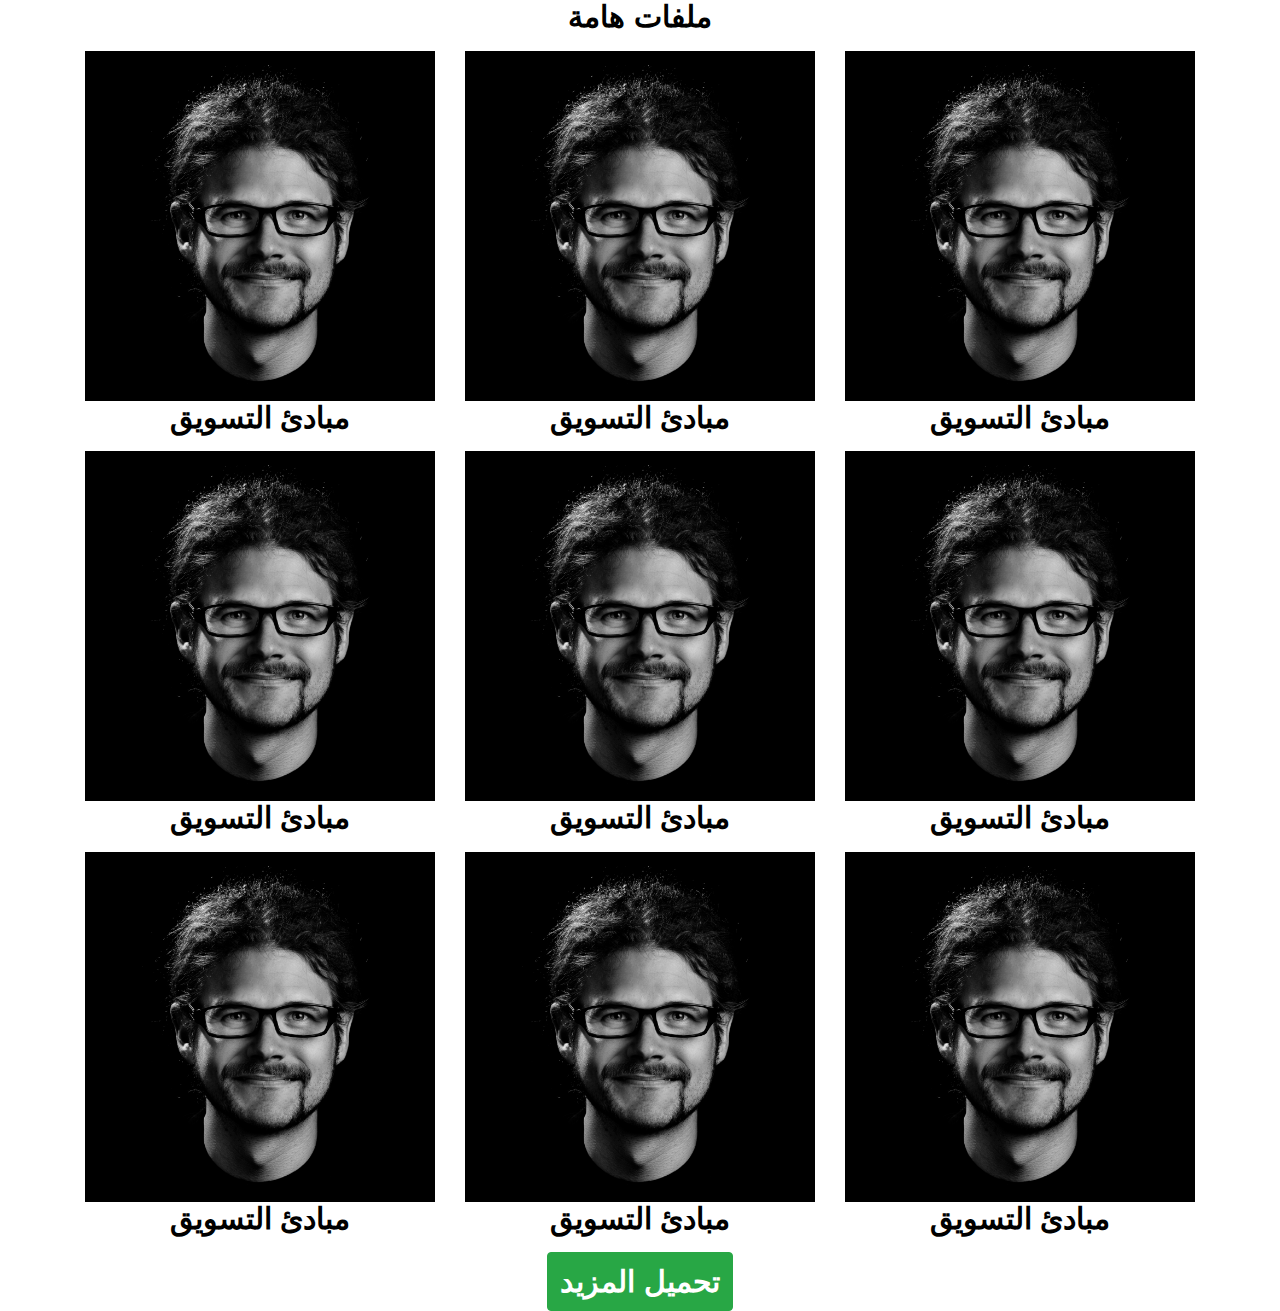
==== pdf.html @ 622e399a "ome" ====
<!DOCTYPE html>
<html lang="en">
<head>
    <meta charset="UTF-8">
    <meta name="viewport" content="width=device-width, initial-scale=1.0">
    <meta http-equiv="X-UA-Compatible" content="ie=edge">
    <title>Abdallah Rabeh</title>
    <style>
        p{
            text-align: center;
            font-size: 30px;
            font-weight: bolder;
            color: #000;
        }
    </style>
    <link rel="stylesheet" href="css/all.min.css">
    <link rel="stylesheet" href="css/bootstrap.css">
</head>
<body>
    <div class="container">
    <div class="col-lg-12">
        <p>ملفات هامة</p>
    </div>
    </div>

    <div class="container">
        <div class="row">
            <div class="col-lg-4">
                <img src="image/two.png" alt="" class="img-fluid">
                <p>مبادئ التسويق</p>
            </div>
            <div class="col-lg-4">
                <img src="image/two.png" alt="" class="img-fluid">
                <p>مبادئ التسويق</p>
            </div>
            <div class="col-lg-4">
                <img src="image/two.png" alt="" class="img-fluid">
                <p>مبادئ التسويق</p>
            </div>
        </div>
        <div class="row">
            <div class="col-lg-4">
                <img src="image/two.png" alt="" class="img-fluid">
                <p>مبادئ التسويق</p>
            </div>
            <div class="col-lg-4">
                <img src="image/two.png" alt="" class="img-fluid">
                <p>مبادئ التسويق</p>
            </div>
            <div class="col-lg-4">
                <img src="image/two.png" alt="" class="img-fluid">
                <p>مبادئ التسويق</p>
            </div>
        </div>
        <div class="row">
            <div class="col-lg-4">
                <img src="image/two.png" alt="" class="img-fluid">
                <p>مبادئ التسويق</p>
            </div>
            <div class="col-lg-4">
                <img src="image/two.png" alt="" class="img-fluid">
                <p>مبادئ التسويق</p>
            </div>
            <div class="col-lg-4">
                <img src="image/two.png" alt="" class="img-fluid">
                <p>مبادئ التسويق</p>
            </div>
        </div>
    </div>
    <button class="btn btn-success" style="display: flex;
        justify-content: center;
        align-items: center;
        font-size: 30px;
        font-weight: bolder;
        color: #fff;
        margin: auto;
        
        
        ">تحميل المزيد</button>




    <script src="js/jquery-3.5.1.js"></script>
    <script src="js/popper.js"></script>
    <script src="js/bootstrap.js"></script>
</body>
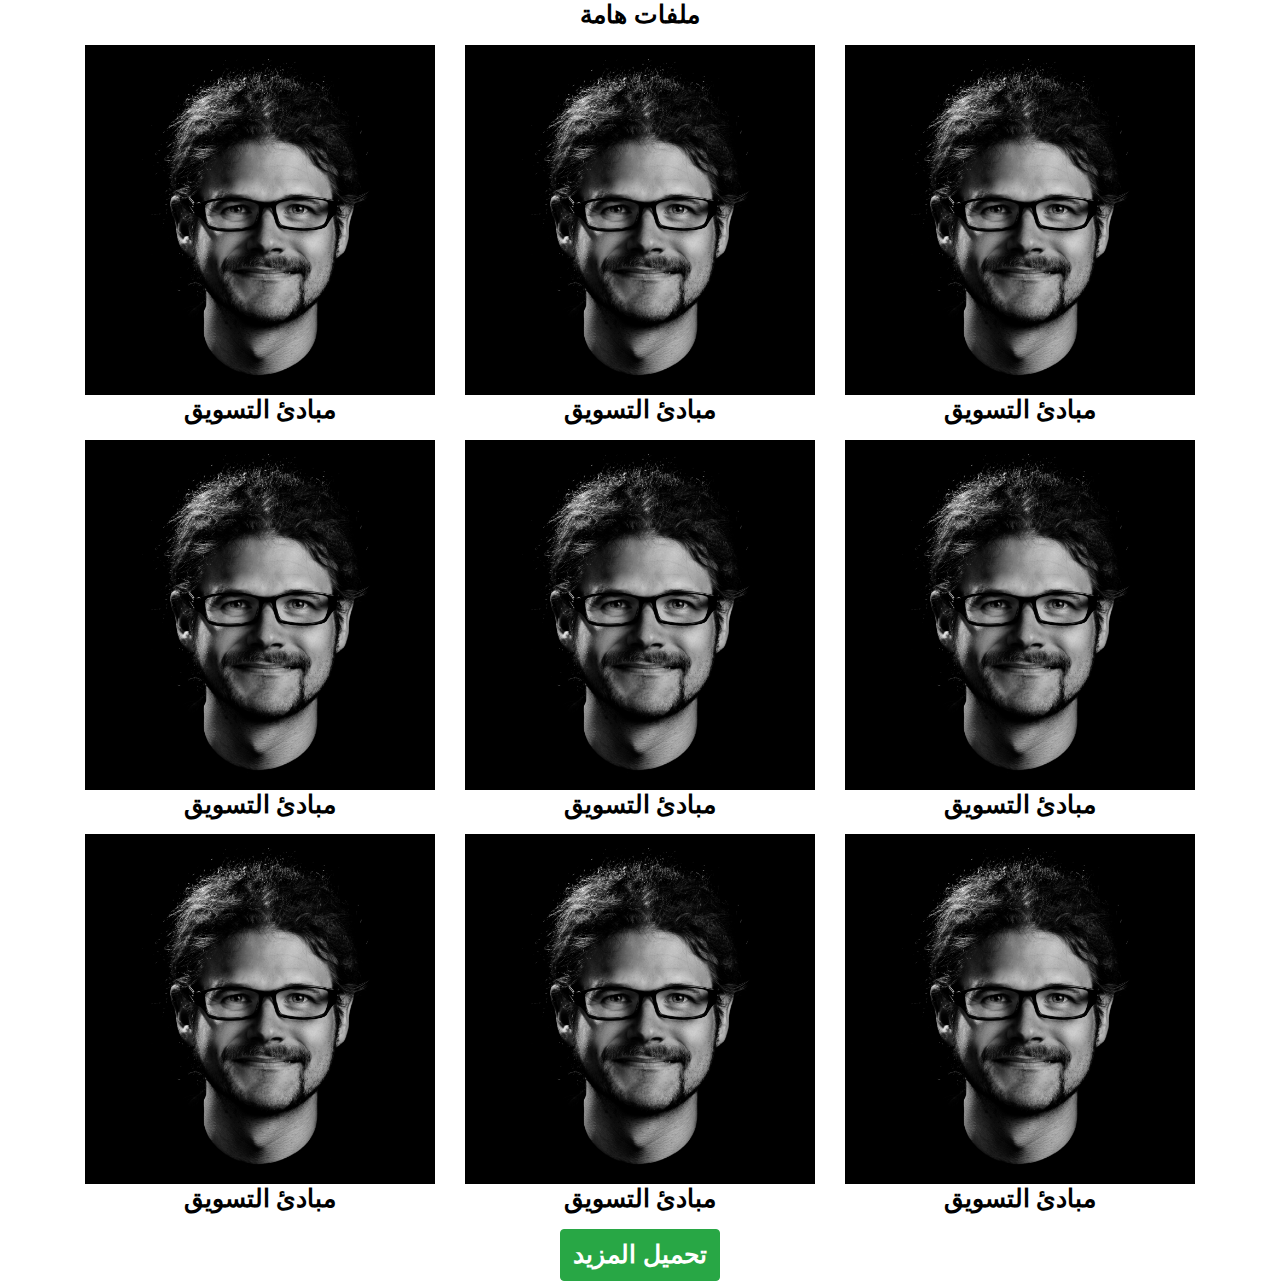
==== commit fe99904d: "pop" ====
--- a/pdf.html
+++ b/pdf.html
@@ -8,7 +8,7 @@
     <style>
         p{
             text-align: center;
-            font-size: 30px;
+            font-size: 25px;
             font-weight: bolder;
             color: #000;
         }
@@ -70,7 +70,7 @@
     <button class="btn btn-success" style="display: flex;
         justify-content: center;
         align-items: center;
-        font-size: 30px;
+        font-size: 25px;
         font-weight: bolder;
         color: #fff;
         margin: auto;
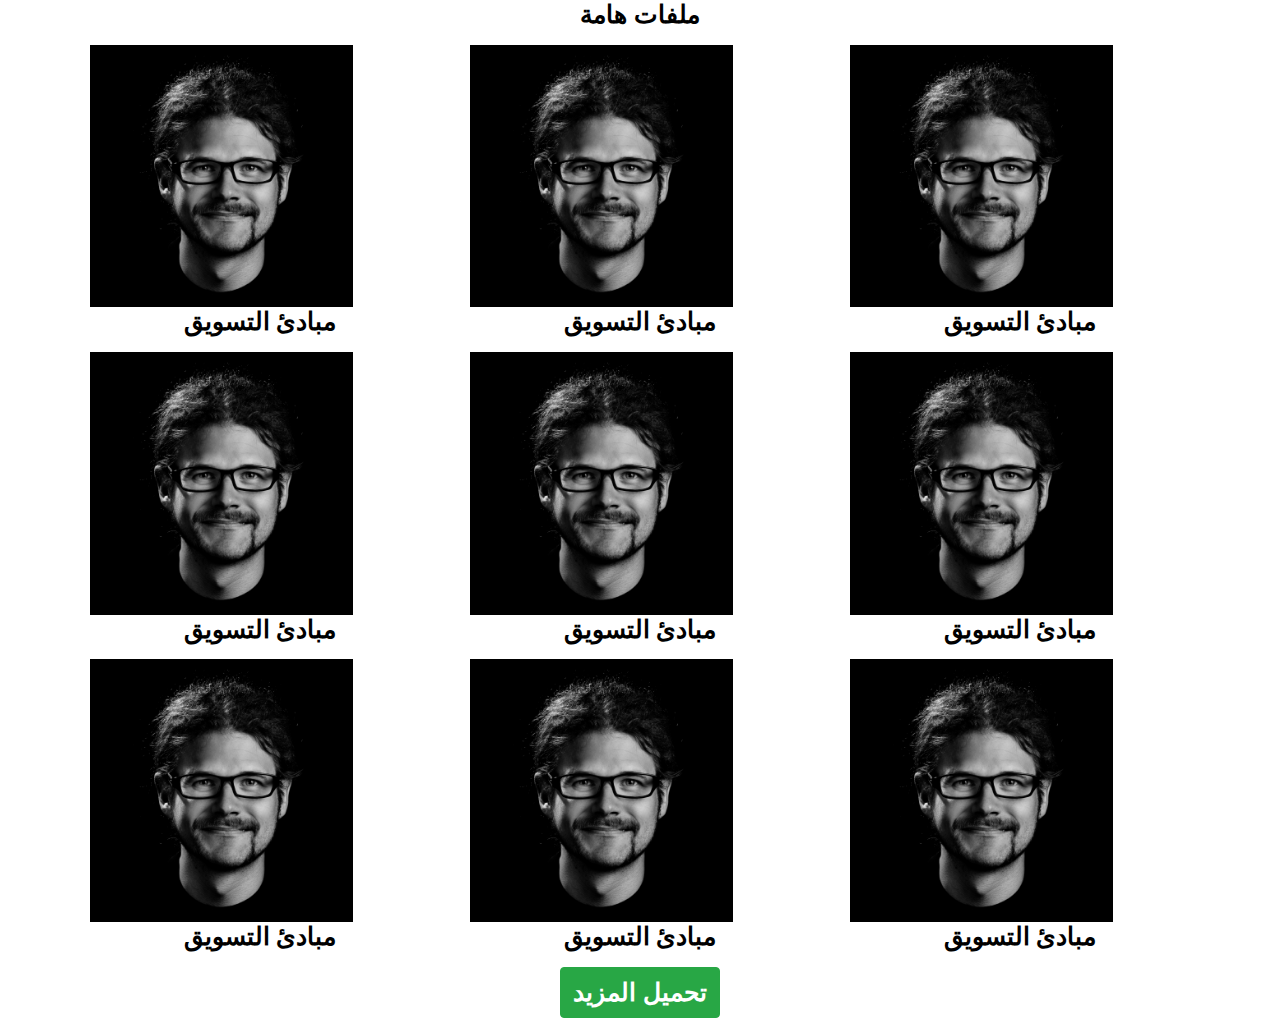
==== commit 0a82fb13: "popopo" ====
--- a/pdf.html
+++ b/pdf.html
@@ -11,6 +11,10 @@
             font-size: 25px;
             font-weight: bolder;
             color: #000;
+        }
+        img{
+            margin-left: 5px;
+            max-width: 75% !important;
         }
     </style>
     <link rel="stylesheet" href="css/all.min.css">
